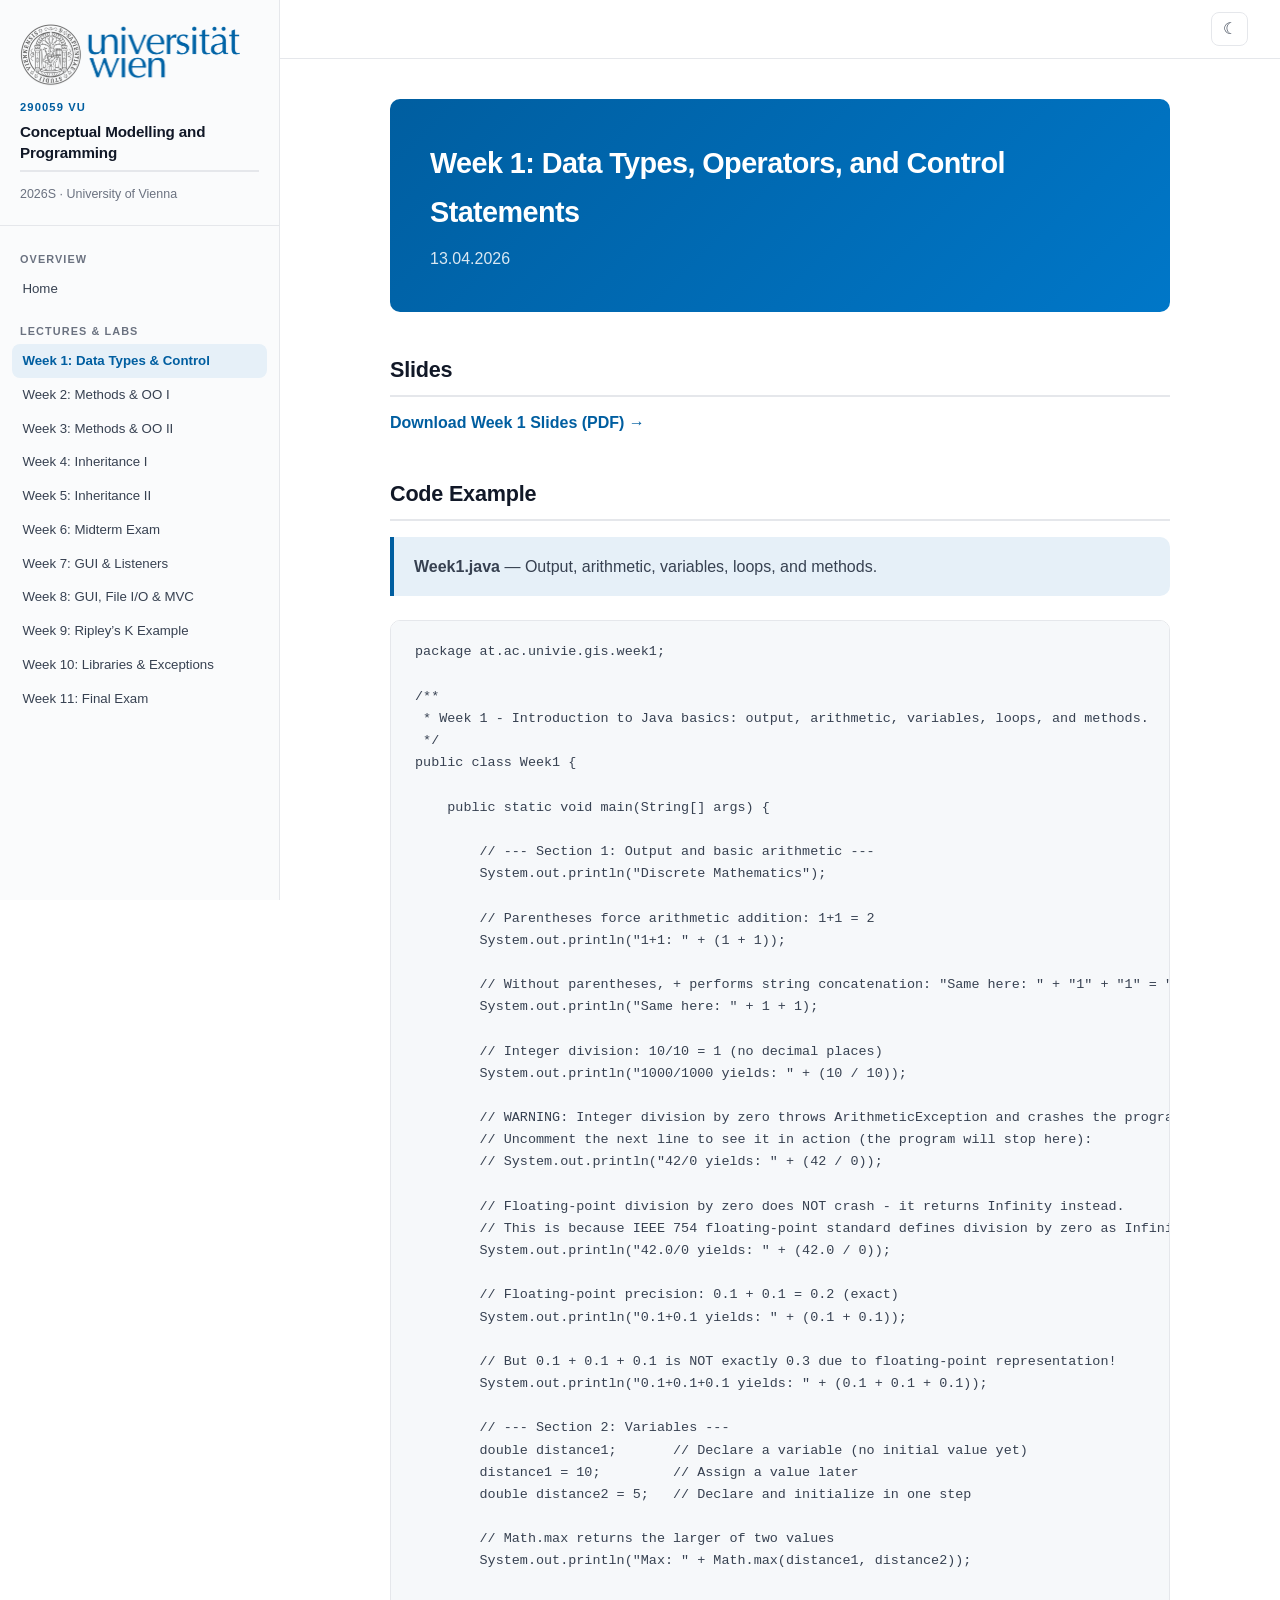
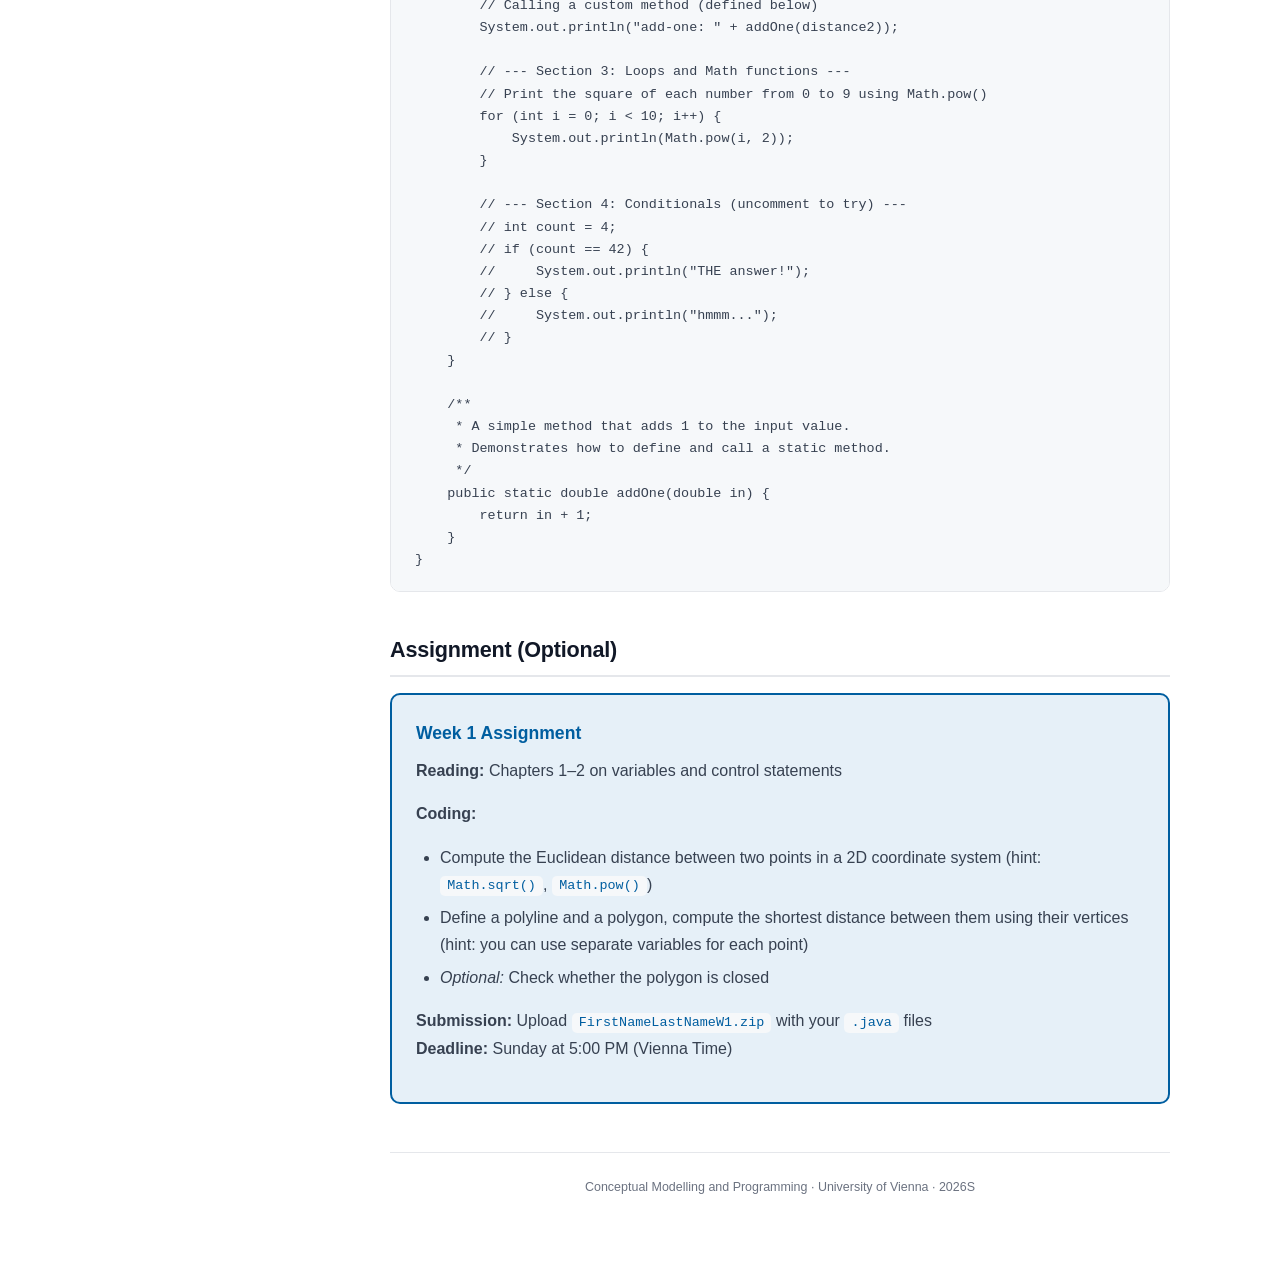
==== week1.html @ d138a3dc "Initial commit: course website" ====
<!DOCTYPE html>
<html lang="en">
<head>
  <meta charset="UTF-8">
  <meta name="viewport" content="width=device-width, initial-scale=1.0">
  <title>Week 1: Data Types, Operators &amp; Control Statements - CMP 2026S</title>
  <link rel="stylesheet" href="style.css">
</head>
<body>

<aside class="sidebar" id="sidebar">
  <div class="sidebar-header">
    <img src="img/uni_logo.png" alt="University of Vienna" class="sidebar-logo">
    <div class="course-id">290059 VU</div>
    <h2>Conceptual Modelling and Programming</h2>
    <div class="semester">2026S &middot; University of Vienna</div>
  </div>
  <nav>
    <div class="nav-section">
      <div class="nav-section-title">Overview</div>
      <a href="index.html">Home</a>
    </div>
    <div class="nav-section">
      <div class="nav-section-title">Lectures &amp; Labs</div>
      <a href="week1.html" class="active">Week 1: Data Types &amp; Control</a>
      <a href="week2.html">Week 2: Methods &amp; OO I</a>
      <a href="week3.html">Week 3: Methods &amp; OO II</a>
      <a href="week4.html">Week 4: Inheritance I</a>
      <a href="week5.html">Week 5: Inheritance II</a>
      <a href="week6.html">Week 6: Midterm Exam</a>
      <a href="week7.html">Week 7: GUI &amp; Listeners</a>
      <a href="week8.html">Week 8: GUI, File I/O &amp; MVC</a>
      <a href="week9.html">Week 9: Ripley&rsquo;s K Example</a>
      <a href="week10.html">Week 10: Libraries &amp; Exceptions</a>
      <a href="week11.html">Week 11: Final Exam</a>
    </div>
  </nav>
</aside>

<div class="sidebar-backdrop" id="backdrop"></div>

<div class="main">
  <div class="topbar">
    <button class="menu-toggle" id="menuToggle" aria-label="Toggle sidebar">&#9776;</button>
    <button class="theme-toggle" id="themeToggle" aria-label="Toggle dark mode">&#9790;</button>
  </div>

  <div class="content">

    <div class="hero">
      <h1>Week 1: Data Types, Operators, and Control Statements</h1>
      <p class="subtitle">13.04.2026</p>
    </div>

    <h2>Slides</h2>
    <p><a href="slides/Week1.pdf" style="font-weight:600;" target="_blank">Download Week 1 Slides (PDF) &rarr;</a></p>

    <h2>Code Example</h2>
    <div class="info-box">
      <p><strong>Week1.java</strong> &mdash; Output, arithmetic, variables, loops, and methods.</p>
    </div>

    <pre><code>package at.ac.univie.gis.week1;

/**
 * Week 1 - Introduction to Java basics: output, arithmetic, variables, loops, and methods.
 */
public class Week1 {

    public static void main(String[] args) {

        // --- Section 1: Output and basic arithmetic ---
        System.out.println("Discrete Mathematics");

        // Parentheses force arithmetic addition: 1+1 = 2
        System.out.println("1+1: " + (1 + 1));

        // Without parentheses, + performs string concatenation: "Same here: " + "1" + "1" = "Same here: 11"
        System.out.println("Same here: " + 1 + 1);

        // Integer division: 10/10 = 1 (no decimal places)
        System.out.println("1000/1000 yields: " + (10 / 10));

        // WARNING: Integer division by zero throws ArithmeticException and crashes the program!
        // Uncomment the next line to see it in action (the program will stop here):
        // System.out.println("42/0 yields: " + (42 / 0));

        // Floating-point division by zero does NOT crash - it returns Infinity instead.
        // This is because IEEE 754 floating-point standard defines division by zero as Infinity.
        System.out.println("42.0/0 yields: " + (42.0 / 0));

        // Floating-point precision: 0.1 + 0.1 = 0.2 (exact)
        System.out.println("0.1+0.1 yields: " + (0.1 + 0.1));

        // But 0.1 + 0.1 + 0.1 is NOT exactly 0.3 due to floating-point representation!
        System.out.println("0.1+0.1+0.1 yields: " + (0.1 + 0.1 + 0.1));

        // --- Section 2: Variables ---
        double distance1;       // Declare a variable (no initial value yet)
        distance1 = 10;         // Assign a value later
        double distance2 = 5;   // Declare and initialize in one step

        // Math.max returns the larger of two values
        System.out.println("Max: " + Math.max(distance1, distance2));

        // Calling a custom method (defined below)
        System.out.println("add-one: " + addOne(distance2));

        // --- Section 3: Loops and Math functions ---
        // Print the square of each number from 0 to 9 using Math.pow()
        for (int i = 0; i &lt; 10; i++) {
            System.out.println(Math.pow(i, 2));
        }

        // --- Section 4: Conditionals (uncomment to try) ---
        // int count = 4;
        // if (count == 42) {
        //     System.out.println("THE answer!");
        // } else {
        //     System.out.println("hmmm...");
        // }
    }

    /**
     * A simple method that adds 1 to the input value.
     * Demonstrates how to define and call a static method.
     */
    public static double addOne(double in) {
        return in + 1;
    }
}</code></pre>

    <h2>Assignment (Optional)</h2>
    <div class="assignment-box">
      <h3>Week 1 Assignment</h3>
      <p><strong>Reading:</strong> Chapters 1&ndash;2 on variables and control statements</p>
      <p><strong>Coding:</strong></p>
      <ul>
        <li>Compute the Euclidean distance between two points in a 2D coordinate system (hint: <code>Math.sqrt()</code>, <code>Math.pow()</code>)</li>
        <li>Define a polyline and a polygon, compute the shortest distance between them using their vertices (hint: you can use separate variables for each point)</li>
        <li><em>Optional:</em> Check whether the polygon is closed</li>
      </ul>
      <p><strong>Submission:</strong> Upload <code>FirstNameLastNameW1.zip</code> with your <code>.java</code> files<br>
      <strong>Deadline:</strong> Sunday at 5:00 PM (Vienna Time)</p>
    </div>

    <div class="footer">
      <p>Conceptual Modelling and Programming &middot; University of Vienna &middot; 2026S</p>
    </div>
  </div>
</div>

<script src="script.js"></script>
</body>
</html>
---- style.css ----
/* ===== Reset & Base ===== */
*, *::before, *::after { box-sizing: border-box; margin: 0; padding: 0; }

@import url('https://fonts.googleapis.com/css2?family=Inter:wght@400;500;600;700&family=JetBrains+Mono:wght@400;500&display=swap');

:root {
  --bg: #ffffff;
  --bg-sidebar: #fafbfc;
  --bg-code: #f6f8fa;
  --text: #374151;
  --text-muted: #6b7280;
  --accent: #005ea0;
  --accent-hover: #004a7f;
  --accent-light: #e6f0f8;
  --border: #e5e7eb;
  --heading: #111827;
  --sidebar-width: 280px;
  --table-stripe: #f9fafb;
  --card-shadow: 0 1px 3px rgba(0,0,0,0.06), 0 1px 2px rgba(0,0,0,0.04);
  --card-shadow-hover: 0 10px 25px rgba(0,0,0,0.08), 0 4px 10px rgba(0,0,0,0.04);
  --tag-bg: #e6f0f8;
  --tag-text: #005ea0;
  --gradient: linear-gradient(135deg, #005ea0 0%, #0077c8 100%);
  --radius: 10px;
  --info-bg: #e6f0f8;
  --info-border: #005ea0;
  --success: #10b981;
  --warning: #f59e0b;
}

[data-theme="dark"] {
  --bg: #0f172a;
  --bg-sidebar: #0c1222;
  --bg-code: #1e293b;
  --text: #cbd5e1;
  --text-muted: #64748b;
  --accent: #5ba8d8;
  --accent-hover: #7dc0ea;
  --accent-light: #0d2a42;
  --border: #1e293b;
  --heading: #f1f5f9;
  --table-stripe: #131c31;
  --card-shadow: 0 1px 3px rgba(0,0,0,0.3), 0 1px 2px rgba(0,0,0,0.2);
  --card-shadow-hover: 0 10px 25px rgba(0,0,0,0.4);
  --tag-bg: #0d2a42;
  --tag-text: #5ba8d8;
  --gradient: linear-gradient(135deg, #005ea0 0%, #0077c8 100%);
  --info-bg: #0d2a42;
  --info-border: #5ba8d8;
}

html { scroll-behavior: smooth; }
body {
  font-family: 'Inter', -apple-system, BlinkMacSystemFont, 'Segoe UI', Roboto, sans-serif;
  line-height: 1.7;
  color: var(--text);
  background: var(--bg);
  display: flex;
  min-height: 100vh;
}

a { color: var(--accent); text-decoration: none; transition: color 0.2s; }
a:hover { color: var(--accent-hover); }

/* ===== Sidebar ===== */
.sidebar {
  width: var(--sidebar-width);
  min-width: var(--sidebar-width);
  background: var(--bg-sidebar);
  border-right: 1px solid var(--border);
  padding: 1.5rem 0;
  position: fixed;
  top: 0; left: 0; bottom: 0;
  overflow-y: auto;
  z-index: 100;
  transition: transform 0.3s cubic-bezier(0.4, 0, 0.2, 1);
}

.sidebar-logo {
  display: block;
  max-width: 220px;
  margin-bottom: 0.75rem;
}

.sidebar-header {
  padding: 0 1.25rem 1.25rem;
  border-bottom: 1px solid var(--border);
  margin-bottom: 1rem;
}

.sidebar-header .course-id {
  font-size: 0.7rem;
  color: var(--accent);
  text-transform: uppercase;
  letter-spacing: 0.1em;
  font-weight: 600;
}

.sidebar-header h2 {
  font-size: 0.95rem;
  color: var(--heading);
  line-height: 1.4;
  margin-top: 0.25rem;
  font-weight: 700;
}

.sidebar-header .semester {
  font-size: 0.78rem;
  color: var(--text-muted);
  margin-top: 0.15rem;
}

.sidebar nav { padding: 0 0.75rem; }

.sidebar .nav-section {
  margin-bottom: 0.5rem;
}

.sidebar .nav-section-title {
  font-size: 0.68rem;
  text-transform: uppercase;
  letter-spacing: 0.1em;
  color: var(--text-muted);
  padding: 0.5rem 0.5rem 0.25rem;
  font-weight: 600;
}

.sidebar .nav-section a {
  display: block;
  padding: 0.35rem 0.65rem;
  border-radius: 8px;
  font-size: 0.83rem;
  color: var(--text);
  transition: all 0.15s ease;
}

.sidebar .nav-section a:hover {
  background: var(--border);
  text-decoration: none;
  transform: translateX(2px);
}

.sidebar .nav-section a.active {
  background: var(--accent-light);
  color: var(--accent);
  font-weight: 600;
}

/* ===== Main Content ===== */
.main {
  margin-left: var(--sidebar-width);
  flex: 1;
  min-width: 0;
}

.topbar {
  display: flex;
  align-items: center;
  justify-content: flex-end;
  padding: 0.75rem 2rem;
  border-bottom: 1px solid var(--border);
  position: sticky;
  top: 0;
  background: var(--bg);
  z-index: 50;
  gap: 0.75rem;
  backdrop-filter: blur(8px);
  background: color-mix(in srgb, var(--bg) 85%, transparent);
}

.theme-toggle, .menu-toggle {
  background: none;
  border: 1px solid var(--border);
  border-radius: 8px;
  padding: 0.4rem 0.65rem;
  cursor: pointer;
  font-size: 1rem;
  color: var(--text);
  transition: all 0.2s ease;
}

.theme-toggle:hover, .menu-toggle:hover {
  background: var(--accent-light);
  border-color: var(--accent);
  color: var(--accent);
}

.menu-toggle {
  display: none;
}

.content {
  max-width: 860px;
  margin: 0 auto;
  padding: 2.5rem 2.5rem 4rem;
}

/* ===== Hero Section ===== */
.hero {
  background: var(--gradient);
  border-radius: var(--radius);
  padding: 2.5rem;
  margin-bottom: 2rem;
  color: white;
}

.hero h1 {
  font-size: 1.8rem;
  color: white;
  margin-bottom: 0.5rem;
  font-weight: 700;
}

.hero .subtitle {
  color: rgba(255,255,255,0.85);
  margin-bottom: 0;
  font-size: 1rem;
}

/* ===== Typography ===== */
h1 {
  font-size: 2rem;
  color: var(--heading);
  margin-bottom: 0.5rem;
  font-weight: 700;
  letter-spacing: -0.02em;
}

h2 {
  font-size: 1.35rem;
  color: var(--heading);
  margin: 2.5rem 0 0.75rem;
  padding-bottom: 0.4rem;
  border-bottom: 2px solid var(--border);
  font-weight: 700;
  letter-spacing: -0.01em;
}

h3 {
  font-size: 1.1rem;
  color: var(--heading);
  margin: 1.5rem 0 0.5rem;
  font-weight: 600;
}

p { margin-bottom: 1rem; }
ul, ol { margin: 0.5rem 0 1rem 1.5rem; }
li { margin-bottom: 0.35rem; }

.subtitle {
  font-size: 1.05rem;
  color: var(--text-muted);
  margin-bottom: 1.5rem;
}

/* ===== Tables ===== */
table {
  width: 100%;
  border-collapse: collapse;
  margin: 1rem 0 1.5rem;
  font-size: 0.88rem;
  border-radius: var(--radius);
  overflow: hidden;
  box-shadow: var(--card-shadow);
}

th, td {
  padding: 0.65rem 0.85rem;
  text-align: left;
}

th {
  background: var(--bg-sidebar);
  font-weight: 600;
  color: var(--heading);
  border-bottom: 2px solid var(--border);
  font-size: 0.82rem;
  text-transform: uppercase;
  letter-spacing: 0.03em;
}

td {
  border-bottom: 1px solid var(--border);
}

tr:nth-child(even) { background: var(--table-stripe); }
tr:hover { background: var(--accent-light); }
tr.exam-row { background: var(--tag-bg); }
tr.exam-row td { font-weight: 600; color: var(--accent); }

/* ===== Code ===== */
code {
  background: var(--bg-code);
  padding: 0.15rem 0.45rem;
  border-radius: 5px;
  font-size: 0.84em;
  font-family: 'JetBrains Mono', 'Fira Code', 'Consolas', monospace;
  color: var(--accent);
}

pre {
  background: var(--bg-code);
  padding: 1.25rem 1.5rem;
  border-radius: var(--radius);
  overflow-x: auto;
  margin: 1rem 0 1.5rem;
  border: 1px solid var(--border);
  position: relative;
}

pre code {
  background: none;
  padding: 0;
  font-size: 0.84rem;
  line-height: 1.65;
  color: var(--text);
}

/* ===== Cards ===== */
.card-grid {
  display: grid;
  grid-template-columns: repeat(auto-fill, minmax(240px, 1fr));
  gap: 1rem;
  margin: 1rem 0 1.5rem;
}

.card {
  border: 1px solid var(--border);
  border-radius: var(--radius);
  padding: 1.25rem;
  background: var(--bg);
  box-shadow: var(--card-shadow);
  transition: all 0.25s cubic-bezier(0.4, 0, 0.2, 1);
}

.card:hover {
  box-shadow: var(--card-shadow-hover);
  transform: translateY(-3px);
  border-color: var(--accent);
}

.card h4 {
  font-size: 0.93rem;
  color: var(--heading);
  margin-bottom: 0.4rem;
  font-weight: 600;
}

.card p {
  font-size: 0.84rem;
  color: var(--text-muted);
  margin-bottom: 0.5rem;
}

.tag {
  display: inline-block;
  font-size: 0.68rem;
  padding: 0.2rem 0.55rem;
  border-radius: 99px;
  background: var(--tag-bg);
  color: var(--tag-text);
  font-weight: 600;
  margin-right: 0.3rem;
  margin-bottom: 0.3rem;
  letter-spacing: 0.02em;
}

/* ===== Info Box ===== */
.info-box {
  border-left: 4px solid var(--info-border);
  background: var(--info-bg);
  padding: 1rem 1.25rem;
  border-radius: 0 var(--radius) var(--radius) 0;
  margin: 1rem 0 1.5rem;
}

.info-box p:last-child { margin-bottom: 0; }

/* ===== Badge ===== */
.badge {
  display: inline-flex;
  align-items: center;
  gap: 0.35rem;
  font-size: 0.75rem;
  padding: 0.25rem 0.7rem;
  border-radius: 99px;
  font-weight: 600;
  letter-spacing: 0.02em;
}

.badge-exam {
  background: #fef2f2;
  color: #dc2626;
}

[data-theme="dark"] .badge-exam {
  background: #450a0a;
  color: #fca5a5;
}

.badge-new {
  background: #ecfdf5;
  color: #059669;
}

[data-theme="dark"] .badge-new {
  background: #022c22;
  color: #6ee7b7;
}

/* ===== Section Header with Icon ===== */
.section-icon {
  display: inline-flex;
  align-items: center;
  justify-content: center;
  width: 2rem;
  height: 2rem;
  border-radius: 8px;
  background: var(--accent-light);
  color: var(--accent);
  font-size: 1rem;
  margin-right: 0.5rem;
  vertical-align: middle;
}

/* ===== Topic List ===== */
.topic-list {
  list-style: none;
  margin-left: 0;
  padding: 0;
}

.topic-list li {
  padding: 0.6rem 0.75rem;
  border-bottom: 1px solid var(--border);
  border-radius: 6px;
  transition: background 0.15s;
}

.topic-list li:hover {
  background: var(--accent-light);
}

.topic-list li:last-child { border-bottom: none; }

/* ===== Grading Bar ===== */
.grading-bar {
  display: flex;
  height: 12px;
  border-radius: 99px;
  overflow: hidden;
  margin: 0.75rem 0 1rem;
  box-shadow: var(--card-shadow);
}

.grading-bar > div {
  transition: width 0.5s ease;
}

.grading-legend {
  display: flex;
  flex-wrap: wrap;
  gap: 1rem;
  font-size: 0.82rem;
  color: var(--text-muted);
}

.grading-legend span::before {
  content: '';
  display: inline-block;
  width: 10px;
  height: 10px;
  border-radius: 3px;
  margin-right: 0.4rem;
  vertical-align: middle;
}

/* ===== Assignment Box ===== */
.assignment-box {
  border: 2px solid var(--accent);
  border-radius: var(--radius);
  padding: 1.5rem;
  margin: 1rem 0 1.5rem;
  background: var(--accent-light);
}

.assignment-box h3 {
  margin-top: 0;
  color: var(--accent);
}

/* ===== Footer ===== */
.footer {
  margin-top: 3rem;
  padding-top: 1.5rem;
  border-top: 1px solid var(--border);
  text-align: center;
  font-size: 0.78rem;
  color: var(--text-muted);
}

/* ===== Animations ===== */
@keyframes fadeInUp {
  from { opacity: 0; transform: translateY(12px); }
  to { opacity: 1; transform: translateY(0); }
}

.content > * {
  animation: fadeInUp 0.4s ease both;
}

.content > *:nth-child(2) { animation-delay: 0.05s; }
.content > *:nth-child(3) { animation-delay: 0.1s; }
.content > *:nth-child(4) { animation-delay: 0.15s; }
.content > *:nth-child(5) { animation-delay: 0.2s; }

/* ===== Responsive ===== */
@media (max-width: 768px) {
  .sidebar {
    transform: translateX(-100%);
  }
  .sidebar.open {
    transform: translateX(0);
  }
  .main {
    margin-left: 0;
  }
  .menu-toggle {
    display: block;
  }
  .content {
    padding: 1.5rem 1rem 3rem;
  }
  .card-grid {
    grid-template-columns: 1fr;
  }
  .hero {
    padding: 1.75rem;
  }
  .hero h1 {
    font-size: 1.4rem;
  }
}

/* ===== Backdrop for mobile sidebar ===== */
.sidebar-backdrop {
  display: none;
  position: fixed;
  inset: 0;
  background: rgba(0,0,0,0.5);
  z-index: 99;
  backdrop-filter: blur(2px);
}

.sidebar-backdrop.show {
  display: block;
}

/* ===== Scrollbar ===== */
::-webkit-scrollbar {
  width: 6px;
  height: 6px;
}

::-webkit-scrollbar-track {
  background: transparent;
}

::-webkit-scrollbar-thumb {
  background: var(--border);
  border-radius: 99px;
}

::-webkit-scrollbar-thumb:hover {
  background: var(--text-muted);
}
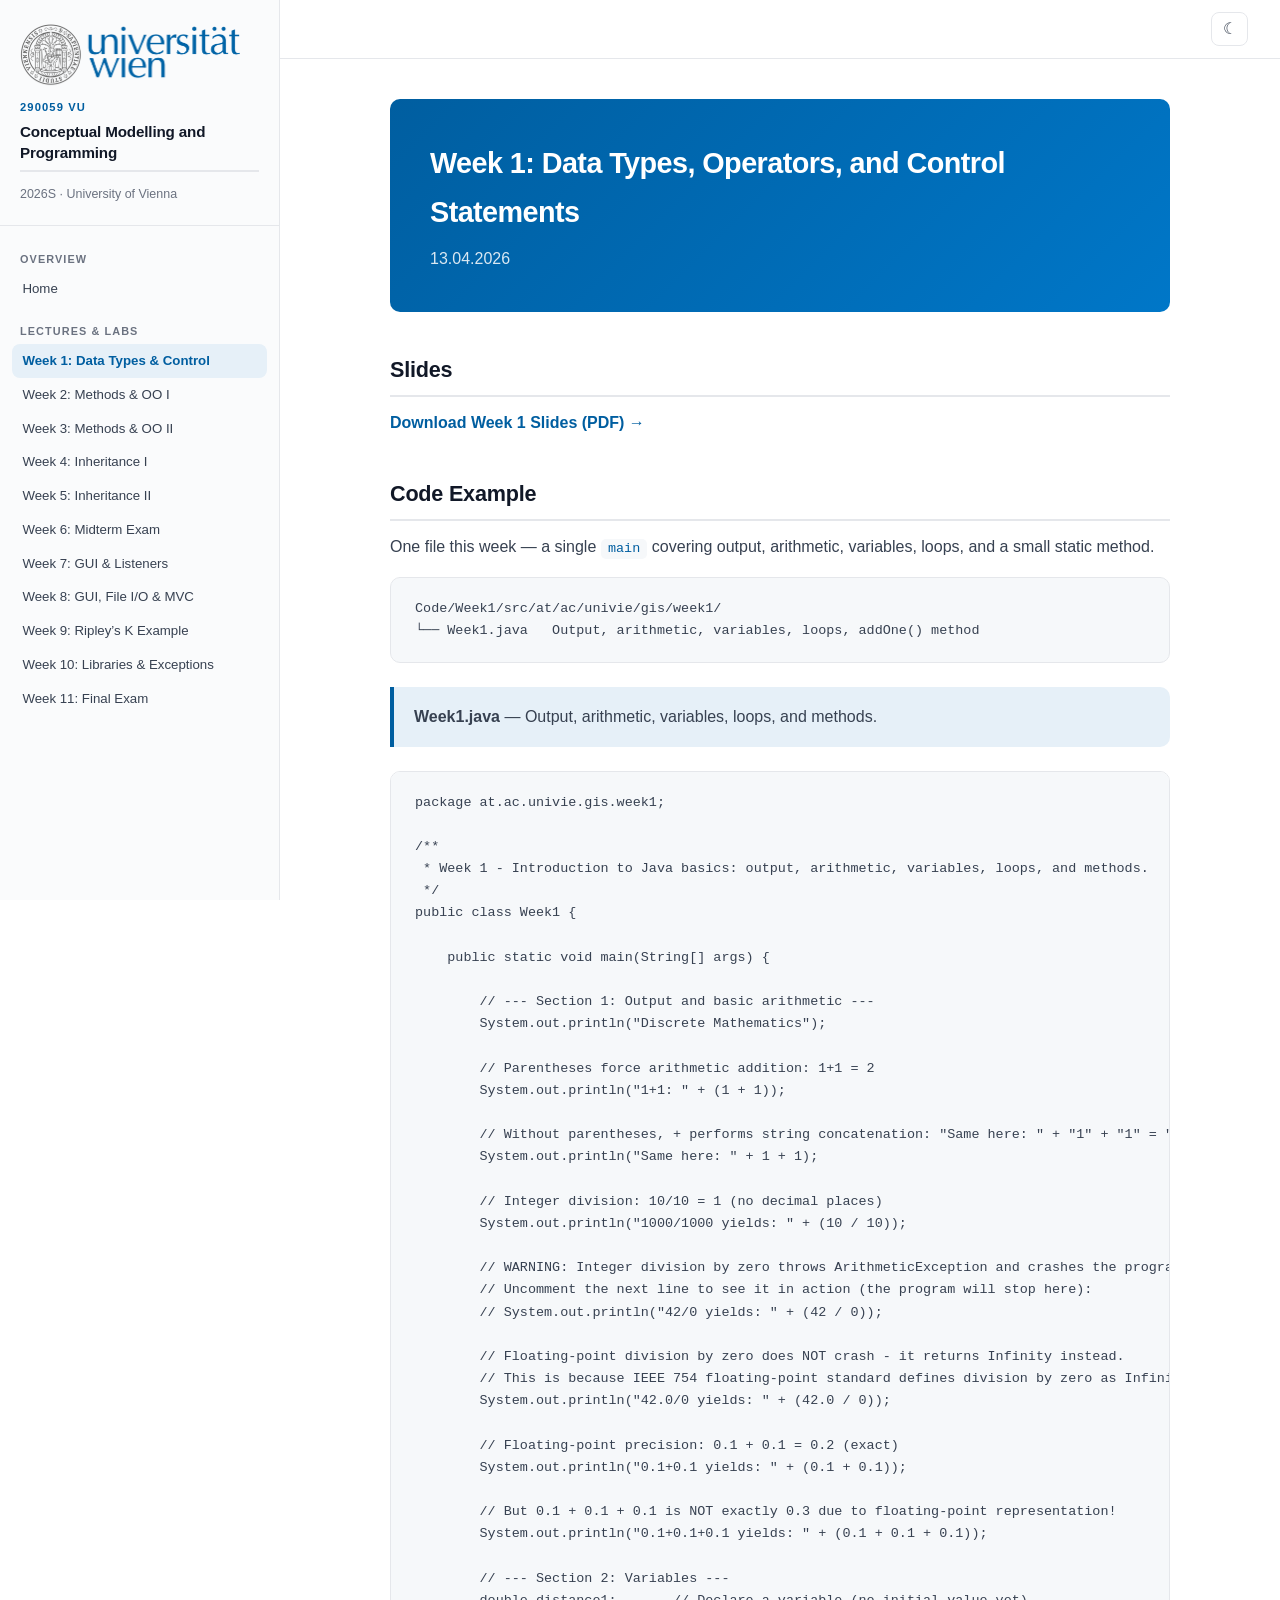
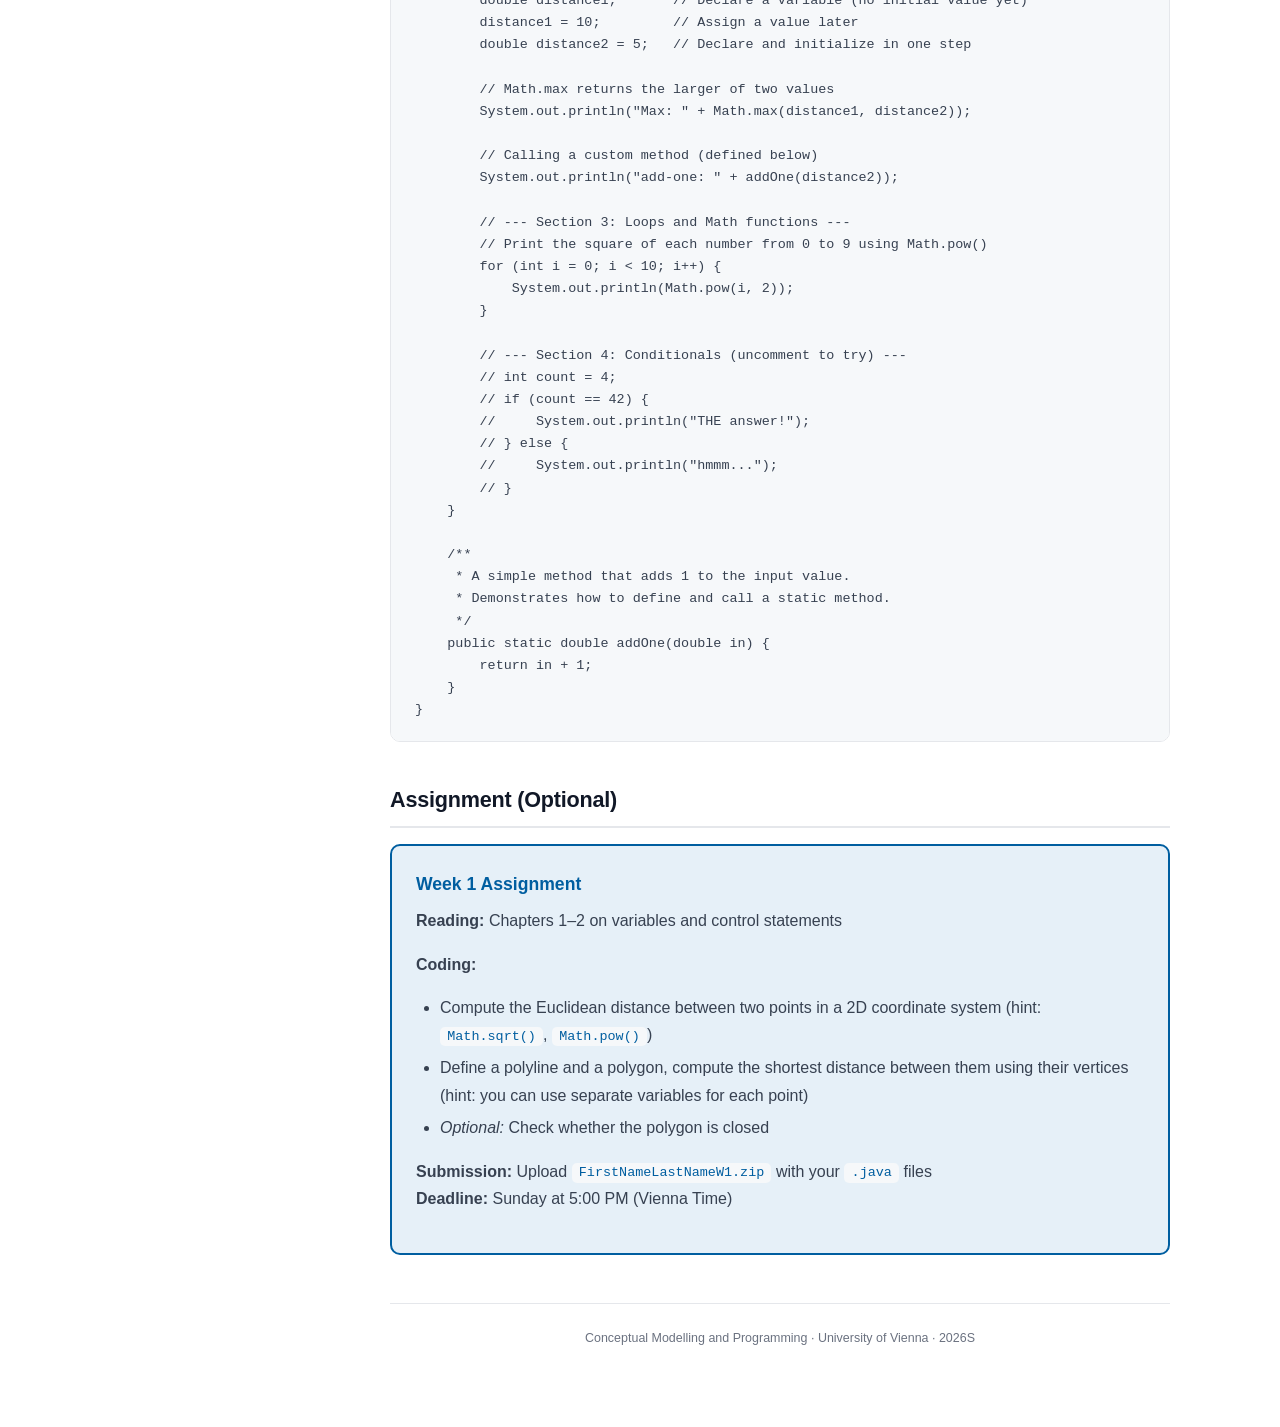
==== commit 4a9a4278: "update week3" ====
--- a/week1.html
+++ b/week1.html
@@ -56,6 +56,12 @@
     <p><a href="slides/Week1.pdf" style="font-weight:600;" target="_blank">Download Week 1 Slides (PDF) &rarr;</a></p>
 
     <h2>Code Example</h2>
+
+    <p>One file this week &mdash; a single <code>main</code> covering output, arithmetic, variables, loops, and a small static method.</p>
+
+    <pre><code>Code/Week1/src/at/ac/univie/gis/week1/
+└── Week1.java   Output, arithmetic, variables, loops, addOne() method</code></pre>
+
     <div class="info-box">
       <p><strong>Week1.java</strong> &mdash; Output, arithmetic, variables, loops, and methods.</p>
     </div>
